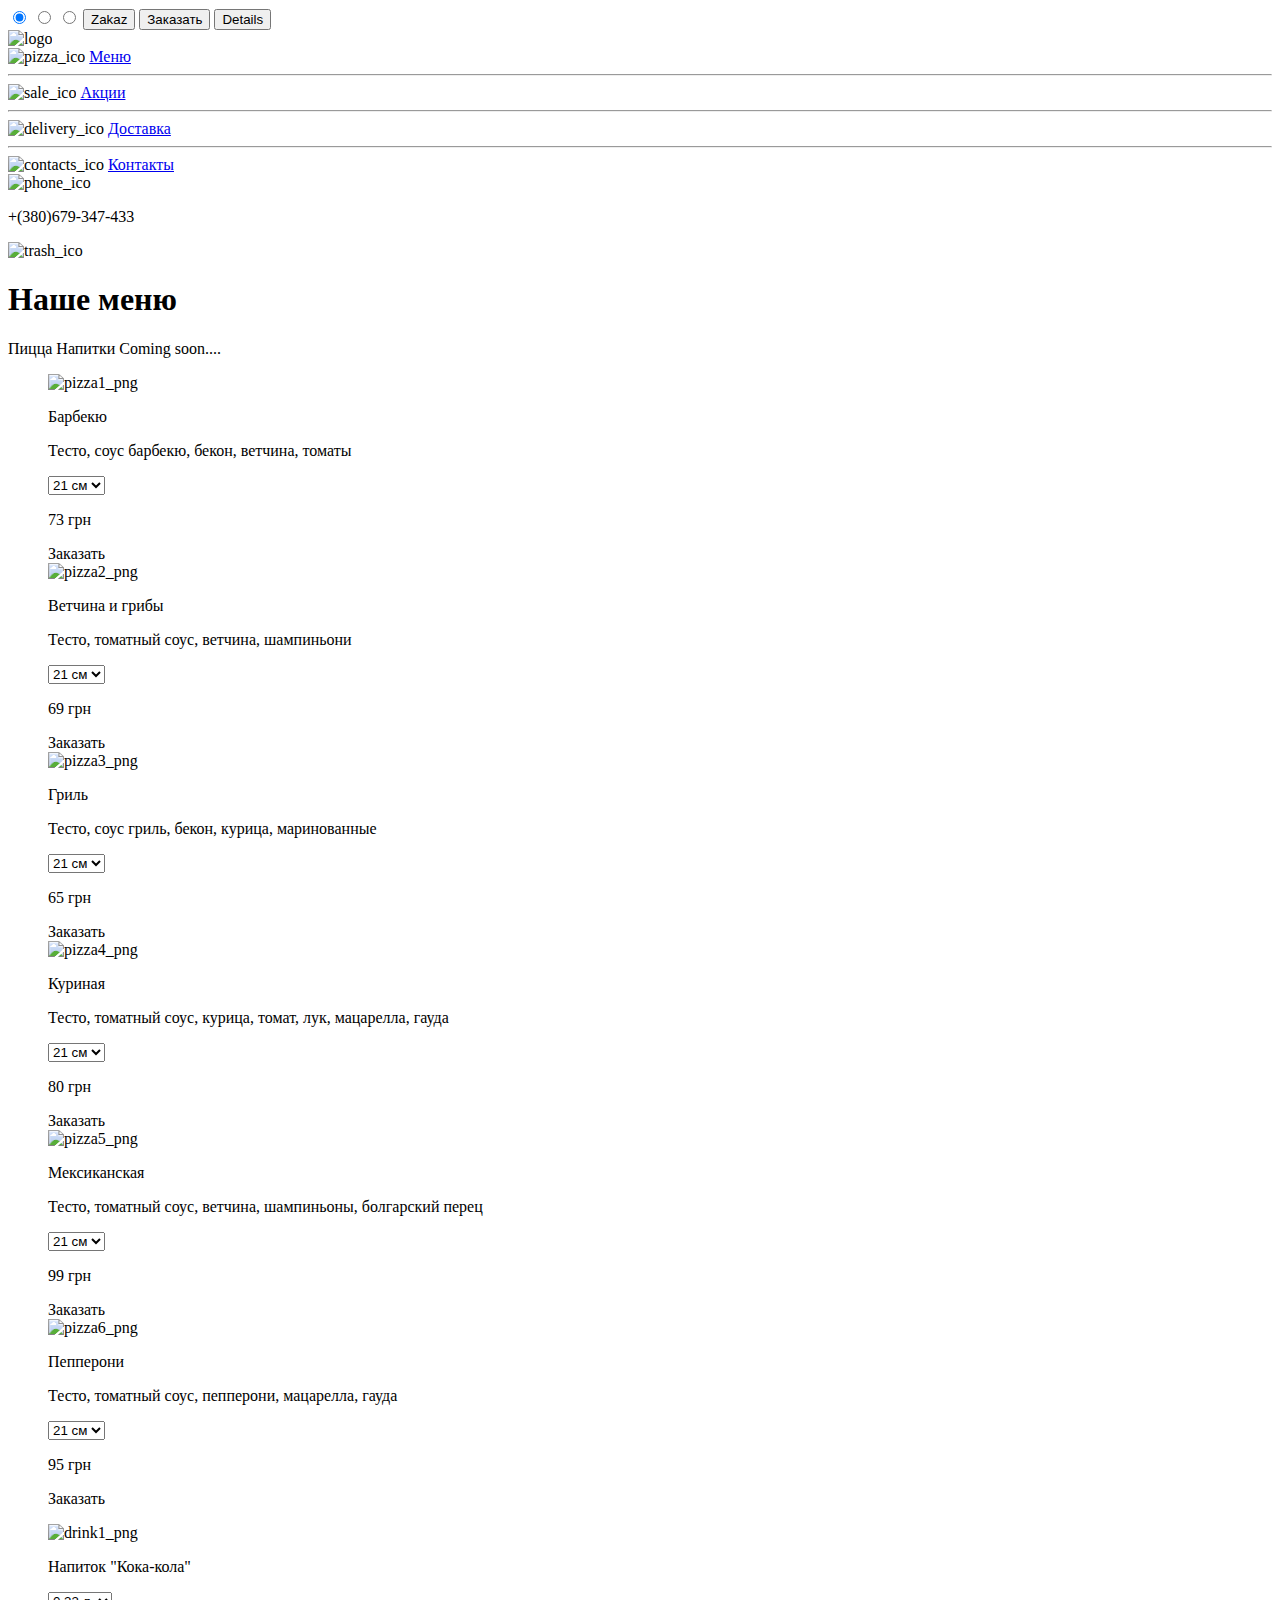
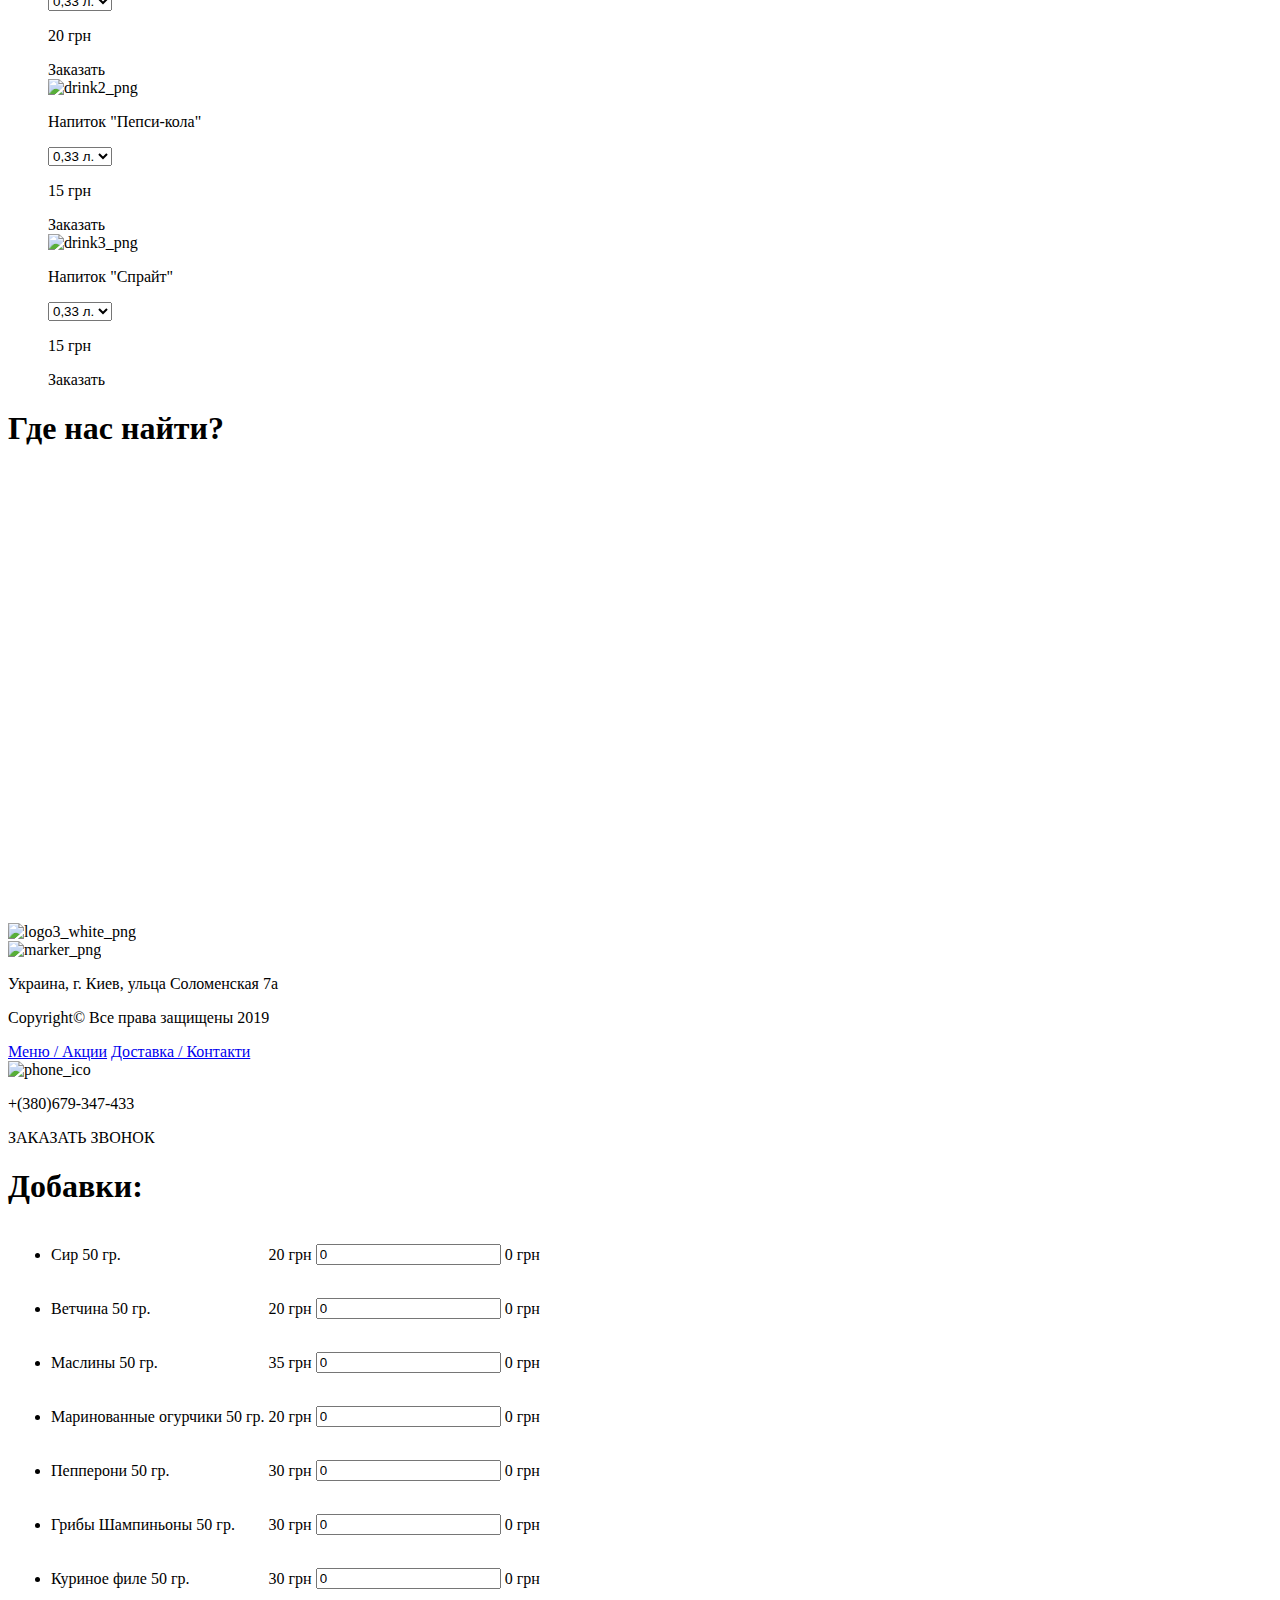
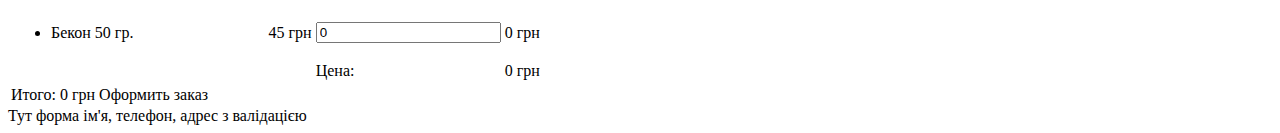
==== index.html @ c75b0819 "Add some logic" ====
<!DOCTYPE html>
<html lang="uk">
<head>
    <meta charset="UTF-8">
    <meta name="viewport" content="width=device-width, initial-scale=1.0">
    <meta http-equiv="X-UA-Compatible" content="ie=edge">
    <title>Pizza Time</title>
    <link rel="stylesheet" href="style.css">
</head>
<body>
    <input type="radio" name="choice" id="pizza" checked>
    <input type="radio" name="choice" id="drink">
    <input type="radio" name="choice" id="idk">
    <input type="button" value="Zakaz" id="phonezakaz">
    <input type="button" value="Заказать" id="zakaz">
    <input type="button" value="Details" id="next">
    <main>
        <header class="main_header">
            <img src="img/logo3.png" alt="logo">
            <section>
                <div class="item">
                    <img src="img/pizza.png" alt="pizza_ico">
                    <a href="#">Меню</a>
                </div>
                <hr>
                <div class="item">
                    <img src="img/sale.png" alt="sale_ico">
                    <a href="#">Акции</a>
                </div>
                <hr>
                <div class="item">
                    <img src="img/delivery.png" alt="delivery_ico">
                    <a href="#">Доставка</a>
                </div>
                <hr>
                <div class="item">
                    <img src="img/contacts.png" alt="contacts_ico">
                    <a href="#">Контакты</a>
                </div>
            </section>
            <div class="item2">
                <img src="img/phone.png" alt="phone_ico">
                <p>+(380)679-347-433</p>
                <img src="img/trash.png" alt="trash_ico">
            </div>
        </header>
        <aside>
            <header>
                <h1 class="aside_h1">Наше меню</h1>
            </header>
            <nav>
                <label for="pizza" class="nav_label">Пицца</label>
                <label for="drink" class="nav_label">Напитки</label>
                <label for="idk" class="nav_label">Coming soon....</label>
            </nav>
            <!--                       PIZZA                                     -->
            <menu class="menuofpizza">
                <div class="block">
                    <img src="img/pizza1.png" alt="pizza1_png" class="pizzaimg">
                    <p class="title">Барбекю</p>
                    <p class="descr">Тесто, соус барбекю, бекон, ветчина, томаты</p>
                    <div class="inline">
                        <select name="Барбекю" class="objectsize">
                            <option value="73" selected>21 см</option>
                            <option value="95">33 см</option>
                            <option value="125">56 см</option>
                        </select>
                        <p class="price">73 грн</p>
                    </div>
                    <label for="zakaz" class="zakaz-test" >Заказать</label>
                </div>
                <div class="block">
                    <img src="img/pizza2.png" alt="pizza2_png" class="pizzaimg">
                    <p class="title">Ветчина и грибы</p>
                    <p class="descr">Тесто, томатный соус, ветчина, шампиньони</p>
                    <div class="inline">
                        <select name="Ветчина и грибы" class="objectsize">
                            <option value="69" selected>21 см</option>
                            <option value="88">33 см</option>
                            <option value="105">56 см</option>
                        </select>
                        <p class="price">69 грн</p>
                    </div>
                    <label for="zakaz" class="zakaz-test" >Заказать</label>
                </div>
                <div class="block">
                    <img src="img/pizza3.png" alt="pizza3_png" class="pizzaimg">
                    <p class="title">Гриль</p>
                    <p class="descr">Тесто, соус гриль, бекон, курица, маринованные</p>
                    <div class="inline">
                        <select name="size" class="objectsize">
                            <option value="65" selected>21 см</option>
                            <option value="98">33 см</option>
                            <option value="121">56 см</option>
                        </select>
                        <p class="price">65 грн</p>
                    </div>
                    <label for="zakaz" class="zakaz-test" >Заказать</label>
                </div>
                <div class="block">
                    <img src="img/pizza4.png" alt="pizza4_png" class="pizzaimg">
                    <p class="title">Куриная</p>
                    <p class="descr">Тесто, томатный соус, курица, томат, лук, мацарелла, гауда</p>
                    <div class="inline">
                        <select name="size" class="objectsize">
                            <option value="80" selected>21 см</option>
                            <option value="100">33 см</option>
                            <option value="110">56 см</option>
                        </select>
                        <p class="price">80 грн</p>
                    </div>
                    <label for="zakaz"  class="zakaz-test">Заказать</label>
                </div>
                <div class="block">
                    <img src="img/pizza5.png" alt="pizza5_png" class="pizzaimg">
                    <p class="title">Мексиканская</p>
                    <p class="descr">Тесто, томатный соус, ветчина, шампиньоны, болгарский перец</p>
                    <div class="inline">
                        <select name="size" class="objectsize">
                            <option value="99" selected>21 см</option>
                            <option value="124">33 см</option>
                            <option value="156">56 см</option>
                        </select>
                        <p class="price">99 грн</p>
                    </div>
                    <label for="zakaz" class="zakaz-test" >Заказать</label>
                </div>
                <div class="block">
                    <img src="img/pizza6.png" alt="pizza6_png" class="pizzaimg">
                    <p class="title">Пепперони</p>
                    <p class="descr">Тесто, томатный соус, пепперони, мацарелла, гауда</p>
                    <div class="inline">
                        <select name="size" class="objectsize">
                            <option value="95" selected>21 см</option>
                            <option value="131">33 см</option>
                            <option value="145">56 см</option>
                        </select>
                        <p class="price">95 грн</p>
                    </div>
                    <label for="zakaz" class="zakaz-test" >Заказать</label>
                </div>
            </menu>
            <!--                                  DRINK                                   -->
            <menu class="menuofdrink">
                <div class="block">
                    <img src="img/drink1.png" alt="drink1_png" class="drinkimg">
                    <p class="title">Напиток "Кока-кола"</p>
                    <div class="inline">
                        <select name="size" class="objectsize">
                            <option value="20" selected>0,33 л.</option>
                            <option value="30">0,5 л.</option>
                            <option value="35">1 л.</option>
                        </select>
                        <p class="price">20 грн</p>
                    </div>
                    <label for="zakaz" class="zakaz-test" >Заказать</label>
                </div>
                <div class="block">
                    <img src="img/drink2.png" alt="drink2_png" class="drinkimg2">
                    <p class="title">Напиток "Пепси-кола"</p>
                    <div class="inline">
                        <select name="size" class="objectsize">
                            <option value="15" selected>0,33 л.</option>
                            <option value="25">0,5 л.</option>
                            <option value="30">1 л.</option>
                        </select>
                        <p class="price">15 грн</p>
                    </div>
                    <label for="zakaz" class="zakaz-test" >Заказать</label>
                </div>
                <div class="block">
                    <img src="img/drink3.png" alt="drink3_png" class="drinkimg3">
                    <p class="title">Напиток "Спрайт"</p>
                    <div class="inline">
                        <select name="size" class="objectsize">
                            <option value="15" selected>0,33 л.</option>
                            <option value="23">0,5 л.</option>
                            <option value="30">1 л.</option>
                        </select>
                        <p class="price">15 грн</p>
                    </div>
                    <label for="zakaz" class="zakaz-test" >Заказать</label>
                </div>
            </menu>
        </aside>
        <article class="map">
            <header>
                <h1 class="map_h1">Где нас найти?</h1>
            </header>
            <iframe src="https://www.google.com/maps/embed?pb=!1m18!1m12!1m3!1d6984.605893892459!2d30.46517580577529!3d50.426645562653846!2m3!1f0!2f0!3f0!3m2!1i1024!2i768!4f13.1!3m3!1m2!1s0x0%3A0x638e8cfbdbe5fddc!2z0JPQvtGB0YPQtNCw0YDRgdGC0LLQtdC90L3Ri9C5INGD0L3QuNCy0LXRgNGB0LjRgtC10YIg0YLQtdC70LXQutC-0LzQvNGD0L3QuNC60LDRhtC40Lk!5e0!3m2!1sru!2sua!4v1550790452975" width="600" height="450" frameborder="0" style="border:0" allowfullscreen></iframe>
        </article>
        <footer>
            <div class="footer_left">
                <div class="rowno">
                    <img src="img/logo3_white.png" alt="logo3_white_png">
                    <div class="adress_marker">
                        <img src="img/marker.png" alt="marker_png" class="marker">
                        <p class="adress">Украина, г. Киев, ульца Соломенская 7а</p>
                    </div>
                    <p class="copy">Copyright&#169; Все права защищены 2019</p>
                </div>
            </div>
            <div class="footer_right">
                <div class="footer_menu">
                    <a href="#" class="link">Меню  /  Акции</a>
                    <a href="#" class="link">Доставка  /  Контакти</a>
                </div>
                <div class="footer_menu2">
                    <div class="item2">
                        <img src="img/phone.png" alt="phone_ico">
                        <p class="number">+(380)679-347-433</p>
                    </div>
                    <label for="phonezakaz" class="footer_label">ЗАКАЗАТЬ ЗВОНОК</label>
                </div>
            </div>
        </footer>
    </main>
    <div class="oformzakaz">
        <div class="form">
            <a href="#" class="close" id="zakr"></a>
            <div class="top">
                <header>
                    <h1 class="form_h1">Добавки:</h1>
                </header>
                <div class="addpizza">
                    <table class="addtable">
                        <tr class = "table-with-additions">
                            <td><ul><li>Сир 50 гр.</li></ul></td>
                            <td><span >20 </span>грн</td>
                            <td>
                                <input name = '20' type="number" min="0" value="0" class="addition-price-input">
                            </td>
                            <td class="total_price">0 грн</td>
                        </tr>
                        <tr class = "table-with-additions">
                            <td><ul><li><span>Ветчина 50 гр.</span></li></ul></td>
                            <td><span >20 </span>грн</td>
                            <td>
                                <input name = '20' type="number" min="0" value="0" class="addition-price-input">
                            </td>
                            <td class="total_price2">0 грн</td>
                        </tr>
                        <tr class = "table-with-additions">
                            <td><ul><li><span>Маслины 50 гр.</span></li></ul></td>
                            <td>35 грн</td>
                            <td>
                                <input name = '35' type="number" min="0" value="0" class="addition-price-input">
                            </td>
                            <td>0 грн</td>
                        </tr>
                        <tr class = "table-with-additions">
                            <td><ul><li><span>Маринованные огурчики 50 гр.</span></li></ul></td>
                            <td>20 грн</td>
                            <td>
                                <input name = '20' type="number" min="0" value="0" class="addition-price-input">
                            </td>
                            <td>0 грн</td>
                        </tr>
                        <tr class = "table-with-additions">
                            <td><ul><li><span>Пепперони 50 гр.</span></li></ul></td>
                            <td>30 грн</td>
                            <td>
                                <input name = '30'  type="number" min="0" value="0" class="addition-price-input">
                            </td>
                            <td>0 грн</td>
                        </tr>
                        <tr class = "table-with-additions">
                            <td><ul><li><span>Грибы Шампиньоны 50 гр.</span></li></ul></td>
                            <td>30 грн</td>
                            <td>
                                <input name = '30' type="number" min="0" value="0" class="addition-price-input">
                            </td>
                            <td>0 грн</td>
                        </tr>
                        <tr class = "table-with-additions">
                            <td><ul><li><span>Куриное филе 50 гр.</span></li></ul></td>
                            <td>30 грн</td>
                            <td>
                                <input name = '30' type="number" min="0" value="0" class="addition-price-input">
                            </td>
                            <td>0 грн</td>
                        </tr>
                        <tr class = "table-with-additions">
                            <td><ul><li><span>Бекон 50 гр.</span></li></ul></td>
                            <td>45 грн</td>
                            <td>
                                <input name = '45' type="number" min="0" value="0" class="addition-price-input">
                            </td>
                            <td>0 грн</td>
                        </tr>
                        <tr class = "table-with-additions">
                            <td></td>
                            <td></td>
                            <td>Цена:</td>
                            <td class="price2" id="additionPrice">0 грн</td>
                        </tr>
                    </table>
                </div>
            </div>
            <footer>
                <table class="footertable">
                    <tr>
                        <td class="itogo">Итого:</td>
                        <td class="price2" id='totalPrice'>0 грн</td>
                        <td><label for="next">Оформить заказ</label></td>
                    </tr>
                </table>
            </footer>
        </div>
        <div class="form2">
            <a href="#" class="close"></a>
            Тут форма ім'я, телефон, адрес з валідацією
        </div>
    </div>
    <script src="https://ajax.googleapis.com/ajax/libs/jquery/3.3.1/jquery.min.js"></script>
    <script src="script.js"></script>
</body>
</html>
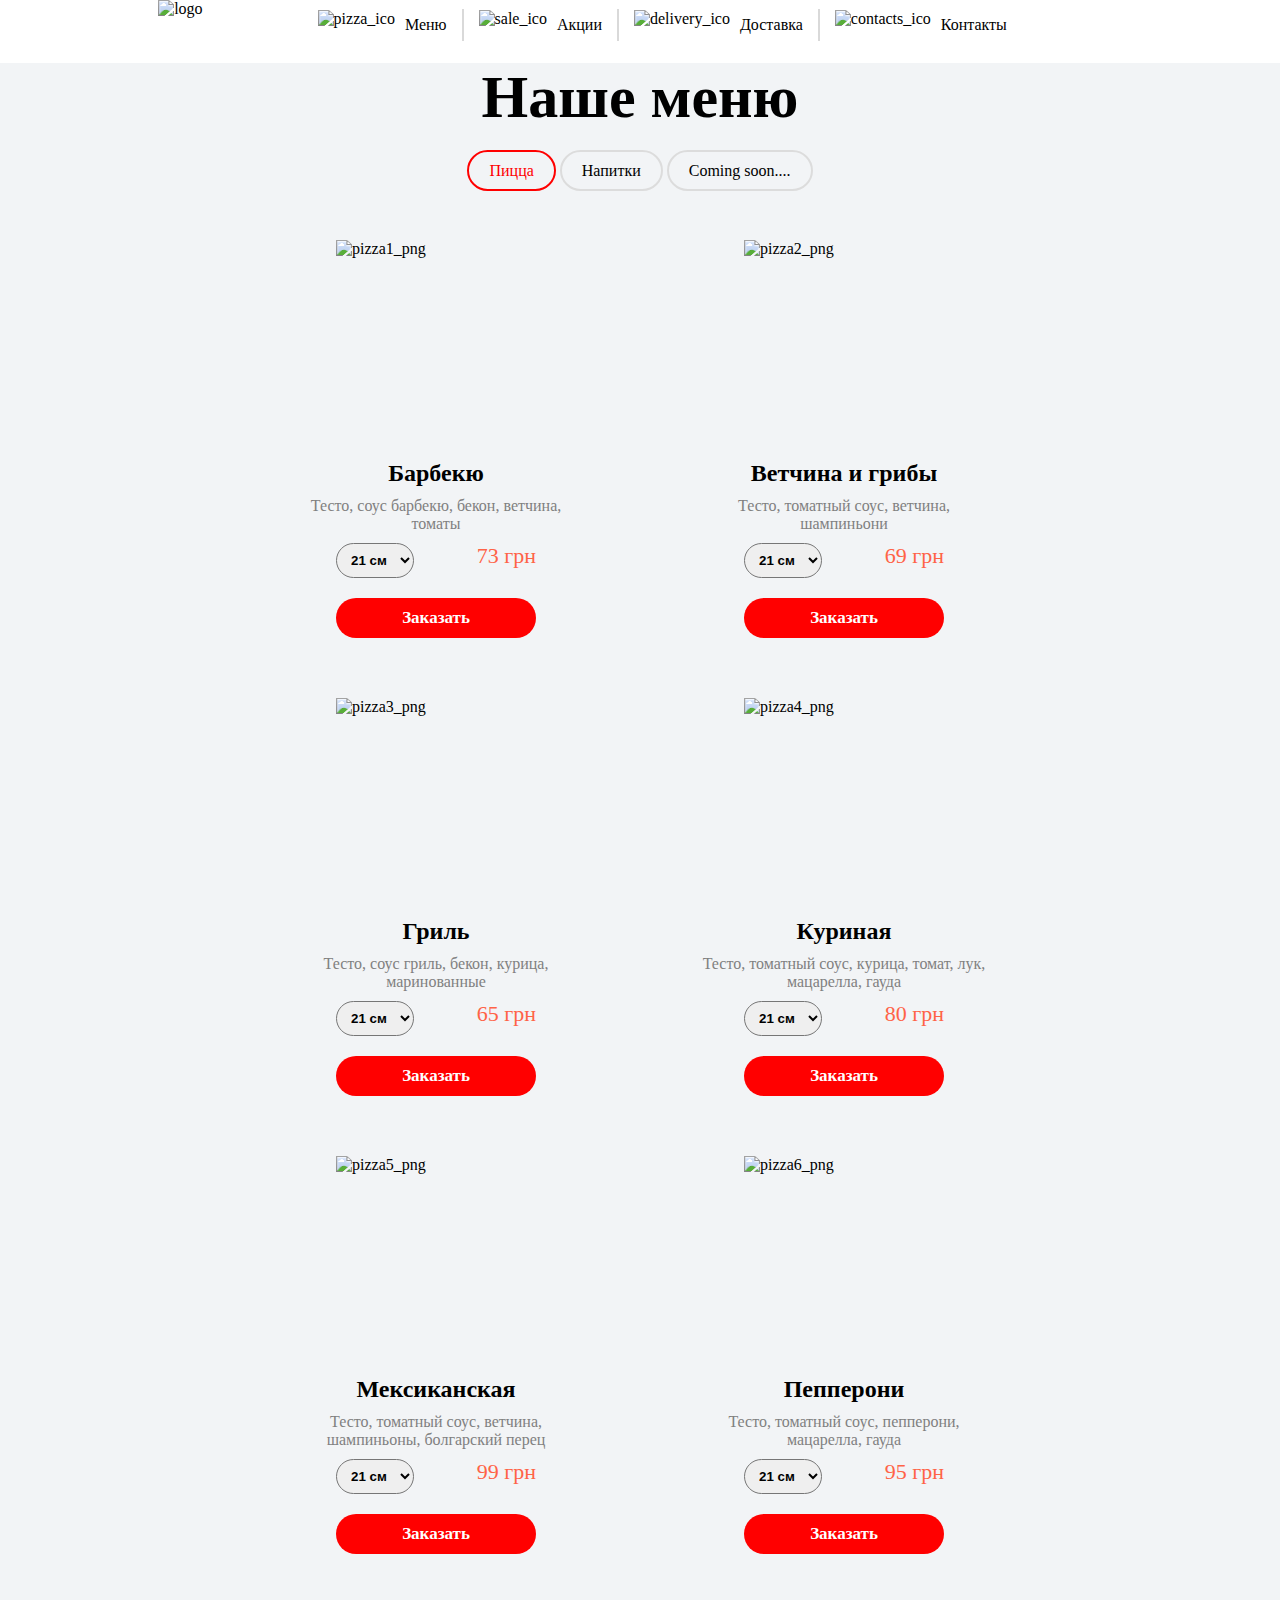
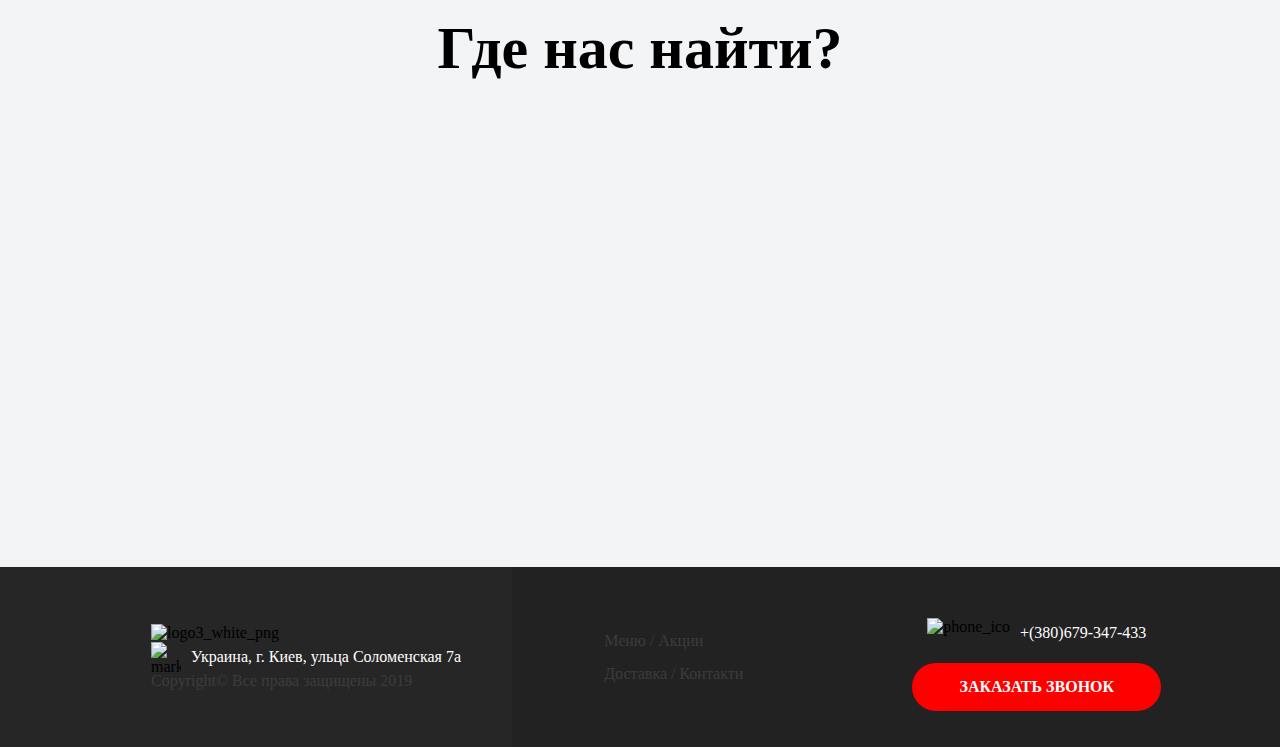
==== commit a8d26e78: "Add files via upload" ====
--- a/index.html
+++ b/index.html
@@ -302,6 +302,9 @@
                     <tr>
                         <td class="itogo">Итого:</td>
                         <td class="price2" id='totalPrice'>0 грн</td>
+                        <td class="cola">
+                            <img src="img/free_cola.png" alt="cola_png" class="cola_png">
+                        </td>
                         <td><label for="next">Оформить заказ</label></td>
                     </tr>
                 </table>
--- a/style.css
+++ b/style.css
@@ -0,0 +1,520 @@
+* x{
+    border: 1px solid red;
+}
+
+body {
+    margin: 0;
+    font-family: Comic Sans MS, Comic Sans, cursive;
+}
+
+body::-webkit-scrollbar { width: 0; }
+
+main {
+    display: grid;
+    grid-template-areas: 
+        'header header header'
+        'aside aside aside'
+        'article article article'
+        'footer footer footer';
+    grid-template: 
+        "header header header" 7vh
+        "aside aside aside" 1fr
+        'article article article'
+        "footer footer footer" 20vh / 1fr 1fr 1fr;
+}
+
+.main_header {
+    grid-area: header;
+    display: flex;
+    flex-flow: row wrap;
+    justify-content: center;
+    align-items: center;
+}
+
+.main_header img[alt="logo"] {
+    height: 50px;
+}
+
+.item img {
+    height: 30px;
+    margin-right: 10px;
+}
+
+.item2 img {
+    height: 30px;
+}
+
+.main_header div a {
+    text-decoration: none;
+    color: black;
+}
+
+nav {
+    grid-area: nav;
+}
+
+aside {
+    grid-area: aside;
+    background-color: #F2F4F6;
+}
+
+footer {
+    grid-area: footer;
+}
+
+.item {
+    display: flex;
+    flex-flow: row nowrap;
+    align-items: center;
+    padding: 5px;
+    margin: 0 10px;
+}
+
+.item2 {
+    display: flex;
+    flex-flow: row nowrap;
+    align-items: center;
+    padding: 15px;
+}
+
+hr {
+    border-style: solid;
+    height: 30px;
+    width: 0;
+    margin: 0;
+    opacity: 0.3;
+}
+
+.item2 p {
+    margin: 0;
+}
+
+.item2 img[alt="phone_ico"] {
+    margin-right: 10px;
+}
+
+.item2 img[alt="trash_ico"] {
+    margin-left: 40px;
+}
+
+section {
+    display: flex;
+    flex-flow: row wrap;
+    justify-content: center;
+    align-items: center;
+    margin: 0 100px;
+}
+
+input[type="radio"],
+input[type="button"] {
+    display: none;
+}
+
+.nav_label {
+    cursor: pointer;
+    border: 2px solid gainsboro;
+    border-radius: 30px;
+    padding: 10px 20px;
+}
+
+#pizza:checked ~ main aside nav label[for="pizza"],
+#drink:checked ~ main aside nav label[for="drink"],
+#idk:checked ~ main aside nav label[for="idk"] {
+    border: 2px solid red;
+    color: red;
+}
+
+nav {
+    text-align: center;
+    padding: 30px;
+}
+
+.aside_h1 {
+    padding: 0;
+    font-size: 60px;
+    width: fit-content;
+    margin: auto;
+}
+
+.form_h1 {
+    padding: 0;
+    font-size: 40px;
+    width: fit-content;
+    margin: auto;
+}
+
+.map_h1 {
+    font-size: 60px;
+    width: fit-content;
+    margin: 30px auto;
+}
+
+.menuofpizza,
+.menuofdrink {
+    display: none;
+    flex-flow: row wrap;
+    justify-content: space-between;
+    width: 60%;
+    margin: auto;
+    padding: 0;
+}
+
+.block {
+    display: flex;
+    flex-flow: column nowrap;
+    align-items: center;
+    padding: 20px;
+    margin: 10px;
+}
+
+.pizzaimg {
+    width: 200px;
+    height: 200px;
+}
+
+.drinkimg {
+    width: 100px;
+    height: 300px;
+}
+
+.drinkimg2 {
+   width: 200px;
+   height: 300px;
+}
+
+.drinkimg3 {
+    width: 150px;
+    height: 300px;
+ }
+
+footer {
+    display: flex;
+    flex-flow: row nowrap;
+}
+
+.footer_left {
+    display: flex;
+    flex-flow: column nowrap;
+    align-items: center;
+    background-color: #262626;
+    width: 40vw;
+    justify-content: center;
+}
+
+.rowno {
+    margin-left: 100px;
+}
+
+.footer_right {
+    background-color: #222222;
+    width: 60vw;
+}
+
+.marker {
+    width: 30px;
+    height: 30px;
+    margin-right: 10px;
+}
+
+.adress {
+    color: white;
+    margin: 0;
+}
+
+.copy {
+    color: #3b3d3d;
+    margin: 0;
+}
+
+.adress_marker {
+    display: flex;
+    flex-flow: row nowrap;
+    align-items: center;
+}
+
+.footer_right {
+    display: flex;
+    flex-flow: row nowrap;
+}
+
+.footer_menu {
+    display: flex;
+    flex-flow: column nowrap;
+    justify-content: center;
+    margin: 0 12%;
+}
+
+.link {
+    text-decoration: none;
+    color: #3b3d3d;
+    white-space: nowrap;
+}
+
+.link:nth-of-type(1) {
+    margin-bottom: 15px;
+}
+
+.footer_menu2 {
+    display: flex;
+    flex-flow: column nowrap;
+    justify-content: center;
+    margin: 0 10%;
+}
+
+.number {
+    color: white;
+    white-space: nowrap;
+}
+
+.footer_label {
+    cursor: pointer;
+    color: white;
+    background-color: red;
+    border-radius: 50px;
+    text-align: center;
+    padding: 15px;
+    font-weight: bold;
+}
+
+label:hover {
+    filter: brightness(90%);
+}
+
+.title {
+    font-weight: bold;
+    text-align: center;
+    font-size: 24px;
+    margin: 20px 0 5px 0;
+}
+
+.descr {
+    color: gray;
+    width: 300px;
+    margin: 5px 0;
+    text-align: center;
+}
+
+.inline {
+    margin: 5px 0 10px 0;
+    display: flex;
+    flex-flow: row wrap;
+    justify-items: center;
+    justify-content: space-between;
+    width: 200px;
+}
+
+select {
+    display: inline-block;
+    border-radius: 50px;
+    padding: 8px 10px;
+    vertical-align: top;
+    font-weight: bold;
+}
+
+.price {
+    display: inline-block;
+    margin: 0;
+    color: tomato;
+    font-size: 22px;
+}
+
+.price2 {
+    color: tomato;
+    font-size: 30px;
+    font-weight: bold;
+}
+
+label[for="zakaz"] {
+    display: block;
+    cursor: pointer;
+    border-radius: 50px;
+    padding: 10px;
+    color: white;
+    font-weight: bold;
+    font-size: 17px;
+    background-color: red;
+    width: 180px;
+    margin: 10px 0 0 0;
+    text-align: center;
+}
+
+#pizza:checked ~ main aside .menuofpizza,
+#drink:checked ~ main aside .menuofdrink {
+    display: flex;
+}
+
+.oformzakaz {
+    display: none;
+    position: fixed;
+    left: 0;
+    top: 0;
+    width: 100vw;
+    height: 100vh;
+    background: rgba(0, 0, 0, 0.7);
+}
+
+.form {
+    background-color: white;
+    height: 715px;
+    width: 900px;
+    top: 10%;
+    left: 25%;
+    display: flex;
+    flex-flow: column nowrap;
+    position: relative;
+    justify-content: space-between;
+}
+
+.top {
+    padding: 20px 30px 0 30px; 
+}
+
+.form footer {
+    background-color: #ffe371;
+    padding: 20px;
+}
+
+.close {
+    position: absolute;
+    right: 2%;
+    top: 2%;
+    width: 32px;
+    height: 32px;
+    opacity: 0.3;
+}
+
+.close:hover {
+    opacity: 1;
+}
+
+.close:before, .close:after {
+    position: absolute;
+    left: 15px;
+    content: ' ';
+    height: 33px;
+    width: 2px;
+    background-color: #333;
+}
+
+.close:before {
+   transform: rotate(45deg);
+}
+
+.close:after {
+   transform: rotate(-45deg);
+}
+
+/*                    Table                        */
+/*                    addtable                     */
+
+.addtable {
+    width: 100%;
+    padding: 10px;
+    border-collapse: collapse;
+}
+
+.addtable td {
+    border-bottom: 2px solid gainsboro;
+    padding: 10px;
+}
+
+input[type="number"] {
+    border: 1px solid gainsboro;
+    border-radius: 30px;
+    padding: 10px 0 10px 20px;
+    text-align: center;
+    width: 70px;
+}
+
+input[type="number"]::-webkit-inner-spin-button, 
+input[type="number"]::-webkit-outer-spin-button {  
+   opacity: 1;
+   margin-right: 10px;
+}
+
+ul {
+    margin: 0;
+}
+
+.addtable li {
+    color: orange;
+}
+
+.addtable li span {
+    color: black;
+}
+
+.addtable td:nth-child(2),
+.addtable td:nth-child(3) {
+    text-align: center;
+}
+
+.addtable td:nth-child(4) {
+    text-align: end;
+}
+
+.addtable tr:last-child td {
+    border-bottom: 0;
+}
+
+/*                    footertable                     */
+
+.footertable {
+    width: 100%;
+    border-collapse: collapse;
+}
+
+label[for="next"] {
+    display: block;
+    cursor: pointer;
+    border-radius: 50px;
+    padding: 20px;
+    color: white;
+    font-weight: bold;
+    font-size: 17px;
+    background-color: red;
+    width: 200px;
+    text-align: center;
+    margin-left: auto;
+    text-decoration: none;
+}
+
+.footertable td:nth-child(1),
+.footertable td:nth-child(2) {
+    text-align: center;
+}
+
+.itogo {
+    font-size: 30px;
+    font-weight: bold;
+}
+
+.cola_png {
+    display: none;
+    width: 50px;
+}
+
+/*                MAP            */
+
+.map {
+    width: 100vw;
+    grid-area: article;
+    background-color: #f2f4f6;
+}
+
+.map iframe {
+    width: 100%;
+}
+
+/*             User details             */
+
+.form2 {
+    display: none;
+    background-color: white;
+    height: 715px;
+    width: 900px;
+    top: 10%;
+    left: 25%;
+    position: relative;
+}
+
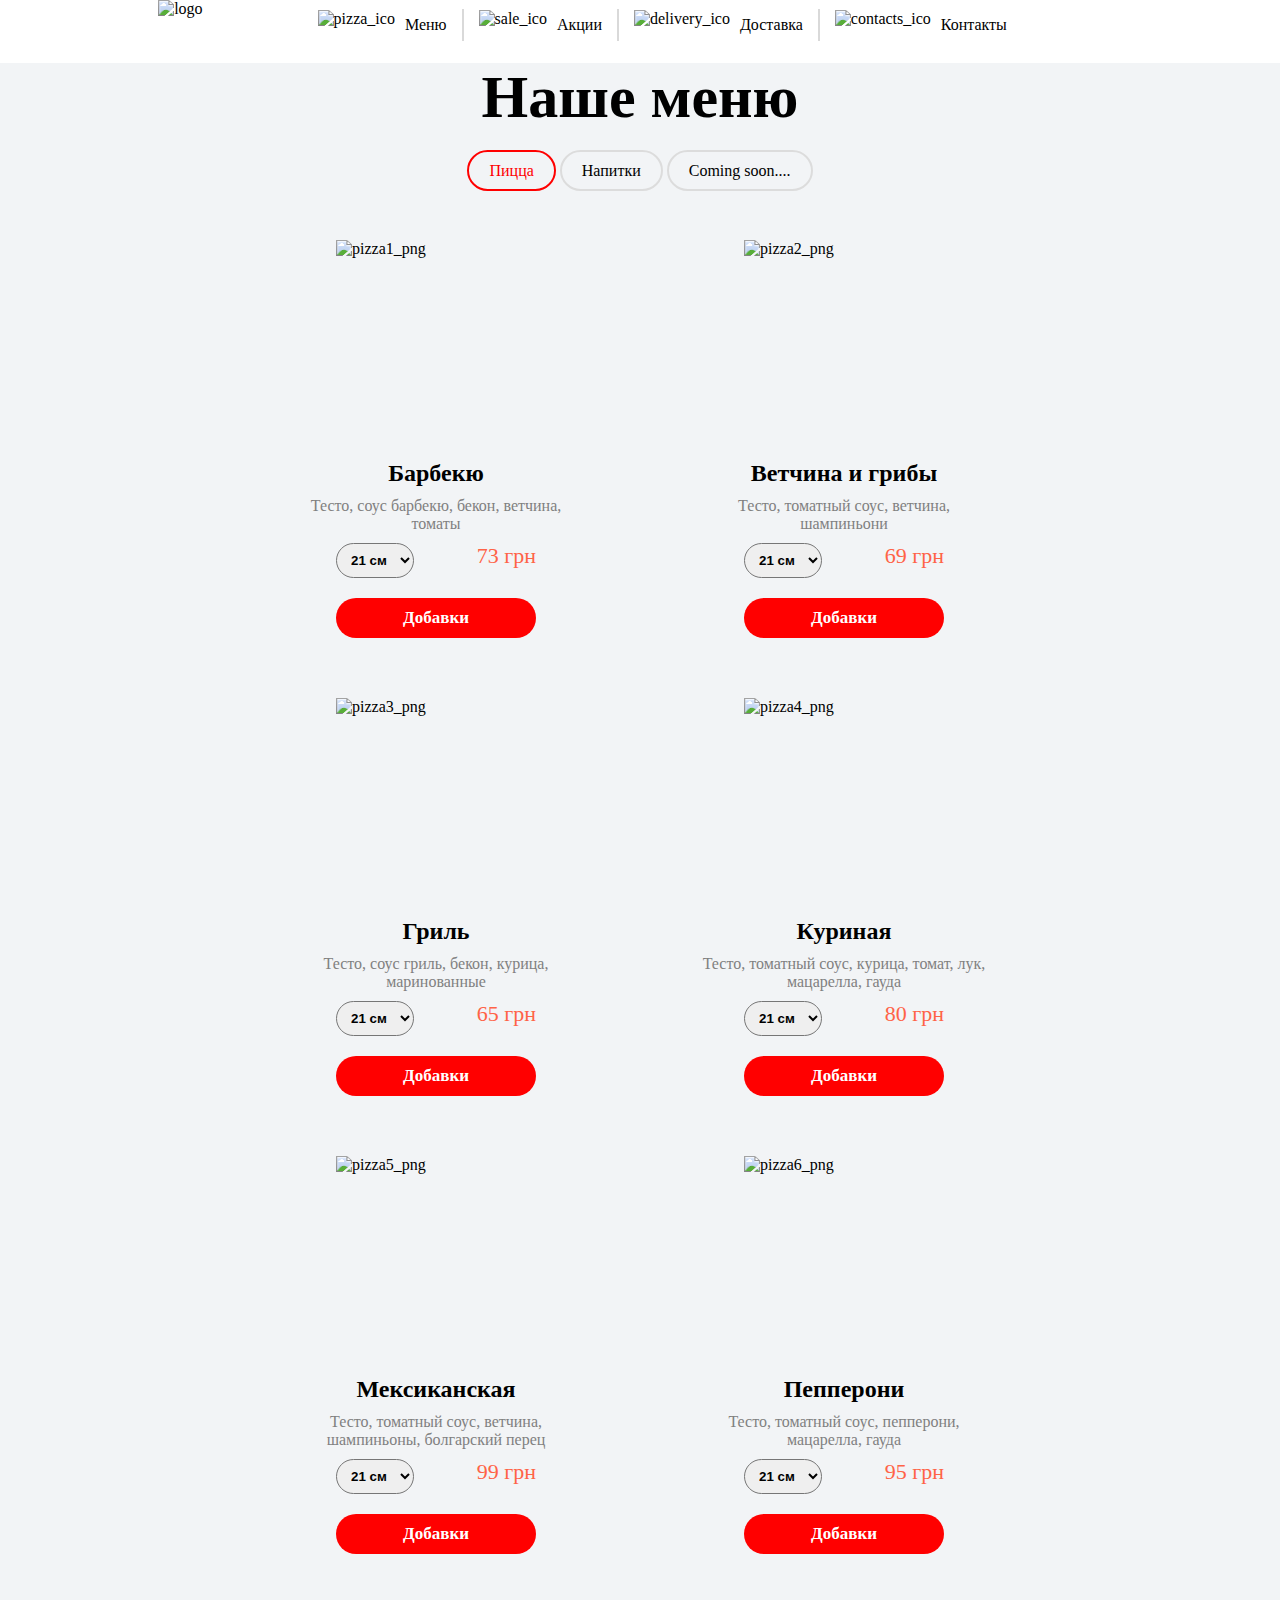
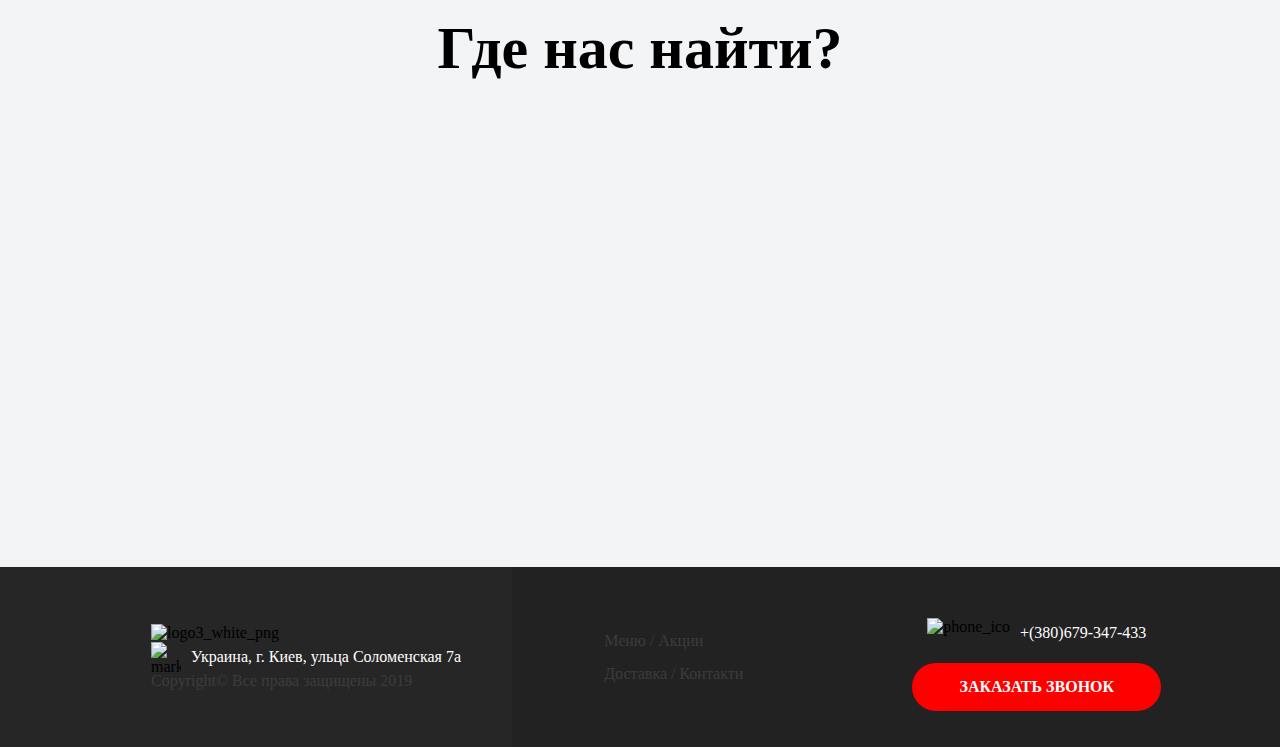
==== commit 1bc3dfcc: "Add files via upload" ====
--- a/index.html
+++ b/index.html
@@ -1,5 +1,5 @@
 <!DOCTYPE html>
-<html lang="uk">
+<html lang="ru">
 <head>
     <meta charset="UTF-8">
     <meta name="viewport" content="width=device-width, initial-scale=1.0">
@@ -67,7 +67,7 @@
                         </select>
                         <p class="price">73 грн</p>
                     </div>
-                    <label for="zakaz" class="zakaz-test" >Заказать</label>
+                    <label for="zakaz" class="order-pizza" >Добавки</label>
                 </div>
                 <div class="block">
                     <img src="img/pizza2.png" alt="pizza2_png" class="pizzaimg">
@@ -81,7 +81,7 @@
                         </select>
                         <p class="price">69 грн</p>
                     </div>
-                    <label for="zakaz" class="zakaz-test" >Заказать</label>
+                    <label for="zakaz" class="order-pizza" >Добавки</label>
                 </div>
                 <div class="block">
                     <img src="img/pizza3.png" alt="pizza3_png" class="pizzaimg">
@@ -95,7 +95,7 @@
                         </select>
                         <p class="price">65 грн</p>
                     </div>
-                    <label for="zakaz" class="zakaz-test" >Заказать</label>
+                    <label for="zakaz" class="order-pizza" >Добавки</label>
                 </div>
                 <div class="block">
                     <img src="img/pizza4.png" alt="pizza4_png" class="pizzaimg">
@@ -109,7 +109,7 @@
                         </select>
                         <p class="price">80 грн</p>
                     </div>
-                    <label for="zakaz"  class="zakaz-test">Заказать</label>
+                    <label for="zakaz"  class="order-pizza">Добавки</label>
                 </div>
                 <div class="block">
                     <img src="img/pizza5.png" alt="pizza5_png" class="pizzaimg">
@@ -123,7 +123,7 @@
                         </select>
                         <p class="price">99 грн</p>
                     </div>
-                    <label for="zakaz" class="zakaz-test" >Заказать</label>
+                    <label for="zakaz" class="order-pizza" >Добавки</label>
                 </div>
                 <div class="block">
                     <img src="img/pizza6.png" alt="pizza6_png" class="pizzaimg">
@@ -137,7 +137,7 @@
                         </select>
                         <p class="price">95 грн</p>
                     </div>
-                    <label for="zakaz" class="zakaz-test" >Заказать</label>
+                    <label for="zakaz" class="order-pizza" >Добавки</label>
                 </div>
             </menu>
             <!--                                  DRINK                                   -->
@@ -153,7 +153,7 @@
                         </select>
                         <p class="price">20 грн</p>
                     </div>
-                    <label for="zakaz" class="zakaz-test" >Заказать</label>
+                    <label for="zakaz" class="order-pizza" >Заказать</label>
                 </div>
                 <div class="block">
                     <img src="img/drink2.png" alt="drink2_png" class="drinkimg2">
@@ -166,7 +166,7 @@
                         </select>
                         <p class="price">15 грн</p>
                     </div>
-                    <label for="zakaz" class="zakaz-test" >Заказать</label>
+                    <label for="zakaz" class="order-pizza" >Заказать</label>
                 </div>
                 <div class="block">
                     <img src="img/drink3.png" alt="drink3_png" class="drinkimg3">
@@ -179,7 +179,7 @@
                         </select>
                         <p class="price">15 грн</p>
                     </div>
-                    <label for="zakaz" class="zakaz-test" >Заказать</label>
+                    <label for="zakaz" class="order-pizza" >Заказать</label>
                 </div>
             </menu>
         </aside>
@@ -187,7 +187,7 @@
             <header>
                 <h1 class="map_h1">Где нас найти?</h1>
             </header>
-            <iframe src="https://www.google.com/maps/embed?pb=!1m18!1m12!1m3!1d6984.605893892459!2d30.46517580577529!3d50.426645562653846!2m3!1f0!2f0!3f0!3m2!1i1024!2i768!4f13.1!3m3!1m2!1s0x0%3A0x638e8cfbdbe5fddc!2z0JPQvtGB0YPQtNCw0YDRgdGC0LLQtdC90L3Ri9C5INGD0L3QuNCy0LXRgNGB0LjRgtC10YIg0YLQtdC70LXQutC-0LzQvNGD0L3QuNC60LDRhtC40Lk!5e0!3m2!1sru!2sua!4v1550790452975" width="600" height="450" frameborder="0" style="border:0" allowfullscreen></iframe>
+            <iframe src="https://www.google.com/maps/embed?pb=!1m18!1m12!1m3!1d6984.605893892459!2d30.46517580577529!3d50.426645562653846!2m3!1f0!2f0!3f0!3m2!1i1024!2i768!4f13.1!3m3!1m2!1s0x0%3A0x638e8cfbdbe5fddc!2z0JPQvtGB0YPQtNCw0YDRgdGC0LLQtdC90L3Ri9C5INGD0L3QuNCy0LXRgNGB0LjRgtC10YIg0YLQtdC70LXQutC-0LzQvNGD0L3QuNC60LDRhtC40Lk!5e0!3m2!1sru!2sua!4v1550790452975" allowfullscreen></iframe>
         </article>
         <footer>
             <div class="footer_left">
@@ -225,8 +225,8 @@
                 <div class="addpizza">
                     <table class="addtable">
                         <tr class = "table-with-additions">
-                            <td><ul><li>Сир 50 гр.</li></ul></td>
-                            <td><span >20 </span>грн</td>
+                            <td><ul><li><span>Сир 50 гр.</span></li></ul></td>
+                            <td>20 грн</td>
                             <td>
                                 <input name = '20' type="number" min="0" value="0" class="addition-price-input">
                             </td>
@@ -234,7 +234,7 @@
                         </tr>
                         <tr class = "table-with-additions">
                             <td><ul><li><span>Ветчина 50 гр.</span></li></ul></td>
-                            <td><span >20 </span>грн</td>
+                            <td>20 грн</td>
                             <td>
                                 <input name = '20' type="number" min="0" value="0" class="addition-price-input">
                             </td>
@@ -302,17 +302,43 @@
                     <tr>
                         <td class="itogo">Итого:</td>
                         <td class="price2" id='totalPrice'>0 грн</td>
+                        <td id="plus_id">+</td>
                         <td class="cola">
-                            <img src="img/free_cola.png" alt="cola_png" class="cola_png">
+                            <img src="img/free_cola.png" alt="cola_png" id="cola_png">
                         </td>
-                        <td><label for="next">Оформить заказ</label></td>
+                        <td><label for="next">Доставка</label></td>
                     </tr>
                 </table>
             </footer>
         </div>
         <div class="form2">
             <a href="#" class="close"></a>
-            Тут форма ім'я, телефон, адрес з валідацією
+            <a href="#" class="back">&#8617;</a>
+            <header>
+                <h1 class="form2_h1">Доставка:</h1>
+            </header>
+            <form action="" class="confirm-form">
+                <p>Имя и фамилия:</p>
+                <div class="form__field">
+                    <input class = 'order-input' type="text" name="name" required placeholder="Имя и фамилия" pattern="^[A-ZА-Я][A-Za-zа-яА-Я'` -]+$">
+                    <span class="form__error">Это поле должно иметь имя в формате: "Иван Петрович"</span>
+                </div>
+                <p>Телефон:</p>
+                <div class="form__field">
+                    <input  class = 'order-input' type="tel" name="phone" required placeholder="Номер телефона" pattern="\+7\s?[\(]{0,1}9[0-9]{2}[\)]{0,1}\s?\d{3}[-]{0,1}\d{2}[-]{0,1}\d{2}" maxlength="12">
+                    <span class="form__error">Это поле должно иметь телефон в формате: "+79**********"</span>
+                </div>
+                <p>Адрес:</p>
+                <div class="form__field">
+                    <input  class = 'order-input' type="street-address" name="delivery" required placeholder="Адрес доставки" pattern="^[а-яa-zА-ЯA-Z0-9,.\s]+$">
+                    <span class="form__error">Некоректно введен адрес доставки</span>
+                </div>
+                <p>Комментарий:</p>
+                <div class="form__field">
+                    <input  class = 'order-input' type="text" name="message" placeholder="Комментарий к заказу">
+                </div>
+            </form>
+            <a href="index2.html" class="confirmDelivery" id='final-order'>Заказать</a>
         </div>
     </div>
     <script src="https://ajax.googleapis.com/ajax/libs/jquery/3.3.1/jquery.min.js"></script>
--- a/style.css
+++ b/style.css
@@ -451,6 +451,7 @@
 
 .addtable td:nth-child(4) {
     text-align: end;
+    width: 140px;
 }
 
 .addtable tr:last-child td {
@@ -489,9 +490,15 @@
     font-weight: bold;
 }
 
-.cola_png {
+#cola_png {
     display: none;
     width: 50px;
+    margin: auto;
+}
+
+#plus_id {
+    display: none;
+    font-size: 35px;
 }
 
 /*                MAP            */
@@ -504,17 +511,191 @@
 
 .map iframe {
     width: 100%;
+    height: 450px;
+    border: 0;
 }
 
 /*             User details             */
+
+.back {
+    position: absolute;
+    left: 3%;
+    top: 2%;
+    text-decoration: none;
+    color: #333;
+    opacity: 0.3;
+    transform: scale(2.5);
+}
+
+.back:hover {
+    opacity: 1;
+}
 
 .form2 {
     display: none;
     background-color: white;
-    height: 715px;
-    width: 900px;
+    height: fit-content;
+    width: fit-content;
+    padding: 20px 50px;
     top: 10%;
-    left: 25%;
+    left: 35%;
     position: relative;
-}
-
+    flex-flow: column nowrap;
+    align-items: center;
+    background-color: #fee371;
+}
+
+.confirm-form {
+    padding: 25px;
+    border: 1px solid #ccc;
+    border-radius: 10px;
+    width: 500px;
+    background-color: wheat;
+}
+
+.confirmDelivery {
+    cursor: pointer;
+    border-radius: 50px;
+    padding: 20px;
+    color: white;
+    font-weight: bold;
+    font-size: 17px;
+    background-color: red;
+    width: 200px;
+    text-align: center;
+    margin: 30px 0 10px 0;
+    text-decoration: none;
+}
+
+.form2_h1 {
+    padding: 0;
+    font-size: 40px;
+    margin: 0 0 20px 0;
+}
+
+label p {
+    margin: 0;
+    text-align: center;
+}
+
+.form__field {
+    margin-bottom: 10px;
+}
+
+.form__error {
+    color: red;
+    text-align: left;
+    font-size: 12px;
+    margin-top: 3px;
+    display: none;
+}
+
+.confirm-form input {
+    outline: none;
+    display: block;
+    width: 100%;
+    border-radius: 2px;
+    border: 1px solid #ccc;
+    padding: 10px;
+    box-sizing: border-box;
+    border-radius: 20px;
+}
+
+input:required:valid:not(:placeholder-shown) {
+    border-color: green;
+}
+
+input:required:invalid:not(:placeholder-shown) {
+    border-color: red;
+}
+
+input:invalid:not(:placeholder-shown) + .form__error {
+    display: block;
+}
+
+.confirm-form p {
+    margin: 20px 0 0 0;
+}
+
+.confirm-form p:nth-child(1) {
+    margin: 0;
+}
+
+input[type="text"]:last-child {
+    height: 200px;
+}
+
+/*                 index2.html                */
+
+.your-order {
+    display: grid;
+    margin: auto;
+    background: orange;
+    grid-template-areas: 
+    "a a b b"
+    "a a b b"
+    "c c c c"
+    "c c c c"
+    "d d d d";
+    height: fit-content;
+    width: fit-content;
+    grid-gap: 10px;
+    padding: 25px;
+    box-shadow: 0 0 10px rgba(0,0,0,0.5);
+}
+
+.order-about-pizza {
+    grid-area: a;
+    display: flex;
+    flex-flow: column nowrap;
+    align-items: center;
+}
+
+.order-about-client {
+    grid-area: b;
+}
+
+.order-about-add-class {
+    grid-area: c;
+}
+
+.order-price {
+    grid-area: d;
+    border-top: 2px solid red;
+}
+
+.order-about-pizza img {
+    height: 200px;
+}
+
+#order-pizza-name,
+#order-pizza-size {
+    margin: 0;
+}
+
+#addition-list,
+#order-about-client-text {
+    text-align: center;
+}
+
+.good,
+.bad {
+    display: inline-block;
+    border-radius: 50px;
+    padding: 20px;
+    color: white;
+    font-weight: bold;
+    font-size: 17px;
+    background-color: red;
+    width: 150px;
+    text-align: center;
+    text-decoration: none;
+}
+
+.flex {
+    display: flex;
+    justify-content: space-between;
+    border-top: 2px solid red;
+    padding-top: 20px;
+}
+
